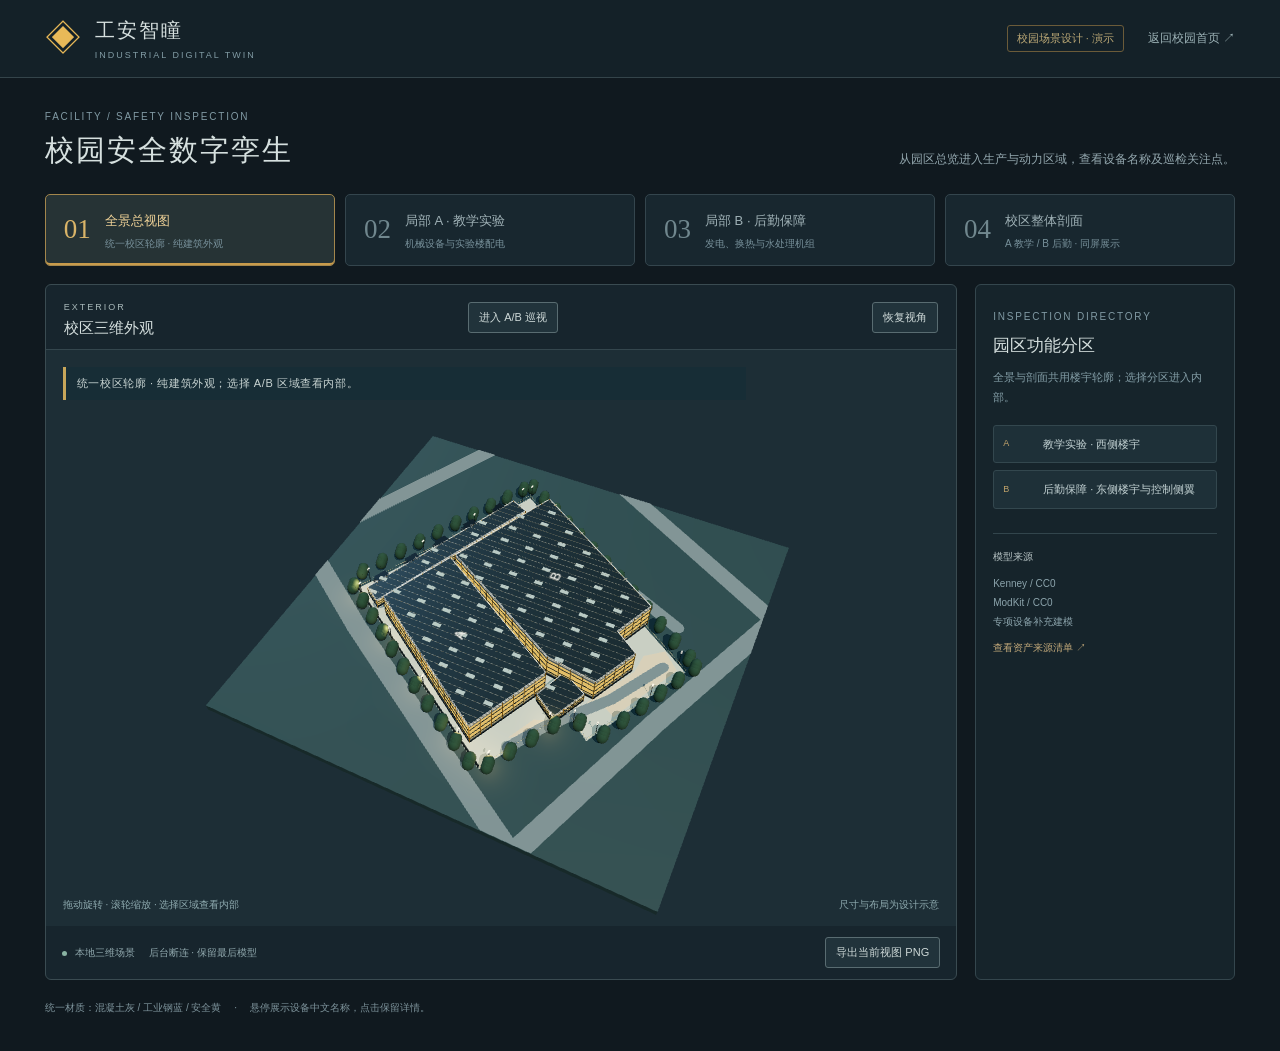
==== frontend/factory.html @ b1e912f3 "校园安全数字孪生：场景校园化改造与AI决策过程可视化" ====
<!doctype html>
<html lang="zh-CN">
<head>
<meta charset="utf-8"><meta name="viewport" content="width=device-width,initial-scale=1">
<title>工安智瞳 · 校园安全数字孪生空间视图</title>
<link rel="stylesheet" href="scene-model.css?v=7"><link rel="stylesheet" href="factory.css?v=1">
<script type="importmap">{"imports":{"three":"./vendor/three/three.module.js"}}</script>
<script src="config.js"></script><script>if(new URLSearchParams(location.search).has('embed')){const style=document.createElement('link');style.rel='stylesheet';style.href='factory-embed.css?v=1';document.head.append(style);}</script><link rel="stylesheet" href="factory-section.css?v=1"><link rel="stylesheet" href="inspection-walk.css?v=22"></head>
<body>
<header><a class="wordmark" href="./"><span class="brand-symbol">◈</span><span>工安智瞳<small>INDUSTRIAL DIGITAL TWIN</small></span></a><span class="design-label">校园场景设计 · 演示</span><a class="back-link" href="./">返回校园首页 ↗</a></header>
<main>
<section class="page-intro"><div><span class="eyebrow">FACILITY / SAFETY INSPECTION</span><h1>校园安全数字孪生</h1></div><p>从园区总览进入生产与动力区域，查看设备名称及巡检关注点。</p></section>
<nav class="view-tabs" aria-label="校园场景视图">
<button data-view="overview" aria-pressed="true"><span>01</span><strong>全景总视图</strong><small>统一校区轮廓 · 纯建筑外观</small></button>
<button data-view="a" aria-pressed="false"><span>02</span><strong>局部 A · 教学实验</strong><small>机械设备与实验楼配电</small></button>
<button data-view="b" aria-pressed="false"><span>03</span><strong>局部 B · 后勤保障</strong><small>发电、换热与水处理机组</small></button>
<button data-view="section" aria-pressed="false"><span>04</span><strong>校区整体剖面</strong><small>A 教学 / B 后勤 · 同屏展示</small></button>
</nav>
<div class="viewer-grid">
<section class="scene-card" aria-label="交互三维校园">
<div class="scene-heading"><div><span id="view-code">OVERVIEW</span><h2 id="scene-title">校园全景总视图</h2></div><button id="factory-inspect">进入 A/B 巡视</button><button id="factory-reset">恢复视角</button></div>
<div id="factory-stage" tabindex="-1" aria-label="校园交互三维场景"><div id="loading" role="status">正在加载工业模型…</div>
<div class="scene-caption" id="scene-caption"></div><div id="scene-alert" role="status" hidden></div>
<div class="factory-detail" id="factory-detail" aria-live="polite" hidden><button id="factory-close" aria-label="关闭设备详情">×</button><span id="detail-id"></span><h3 id="detail-name"></h3><p id="detail-description"></p></div>
<div class="scene-footer"><span>拖动旋转 · 滚轮缩放 · 悬停图标查看名称</span><span>尺寸与布局为设计示意</span></div>
</div>
<div class="scene-status"><span><i></i> 本地三维场景</span><span id="asset-status">模型加载中</span><button id="factory-export">导出当前视图 PNG</button></div>
</section>
<aside class="inspection-panel"><span class="eyebrow">INSPECTION DIRECTORY</span><h2 id="directory-title">园区功能分区</h2><p id="directory-note">选择分区进入区域，查看具体设备。</p><div id="equipment-directory"></div><div class="panel-note"><span>模型来源</span><p>Kenney / CC0<br>ModKit / CC0<br>专项设备补充建模</p><a href="assets/factory/manifest.json" target="_blank" rel="noopener">查看资产来源清单 ↗</a></div></aside>
</div>
<footer>统一材质：混凝土灰 / 工业钢蓝 / 安全黄　 ·　 悬停展示设备中文名称，点击保留详情。<span id="scene-error" role="alert"></span></footer>
</main>
<dialog id="image-export"><div class="export-heading"><strong>当前场景配图</strong><button id="export-close" aria-label="关闭配图预览">×</button></div><img id="export-image" alt="当前校园三维场景配图"><a id="export-download" download>保存 PNG 配图 ↓</a></dialog>
<script type="module" src="factory-app.mjs?v=6"></script>
</body></html>
---- frontend/scene-model.css ----
#scene3d{overflow:hidden}
#scene3d>canvas{display:block;width:100%;height:100%;touch-action:none}
.model-toolbar{position:absolute;top:38px;left:12px;right:12px;z-index:12;display:flex;gap:5px;flex-wrap:wrap;pointer-events:none}
.model-toolbar button{pointer-events:auto;padding:5px 8px;font-size:11px;color:#d8e3e1;background:#18292eea;border:1px solid #58716f;border-radius:4px;box-shadow:0 2px 5px #0004;min-height:28px}
.model-toolbar button[aria-pressed=true]{color:#ffe0a2;border-color:#ad8c48;background:#3d382beb}
.scene-labels{position:absolute;inset:0;z-index:9;pointer-events:none;overflow:hidden}
.model-label{position:absolute;top:0;left:0;pointer-events:auto;display:grid;place-items:center;box-sizing:border-box;width:22px;height:22px;min-height:0;padding:0;border:0;border-radius:50%;background:transparent;cursor:pointer;touch-action:manipulation}
.marker-glyph{display:block;box-sizing:border-box;width:7px;height:7px;border:1px solid #f3f7edd9;border-radius:1px;background:var(--label-color);box-shadow:0 0 0 1px #182a31d9,0 2px 4px #0008;pointer-events:none}
.model-label.person .marker-glyph{border-radius:50%;width:8px;height:8px}
.model-label.zone .marker-glyph{transform:rotate(45deg);width:6px;height:6px}
.model-label[hidden]{display:none!important}
.model-label:hover,.model-label.previewing,.model-label:focus-visible{background:#e9d4a633;outline:1px solid #e9d4a699;outline-offset:0}
.model-label:hover .marker-glyph,.model-label.previewing .marker-glyph{box-shadow:0 0 0 2px #182a31,0 0 8px var(--label-color)}
.scene-marker-tooltip{position:absolute;top:0;left:0;z-index:2;max-width:calc(100% - 10px);box-sizing:border-box;padding:5px 9px;border:1px solid #a5bab7;border-radius:4px;background:#152a32f5;color:#f5ead2;font:600 11px/16px 'Microsoft YaHei',sans-serif;box-shadow:0 3px 10px #0006;white-space:nowrap;overflow:hidden;text-overflow:ellipsis;pointer-events:none}
.scene-marker-tooltip[hidden]{display:none!important}
.model-note{position:absolute;bottom:12px;right:12px;max-width:60%;z-index:8;color:#b8cbc9;font-size:10px;line-height:1.5;background:#18282ccd;padding:4px 7px;border-radius:3px;pointer-events:none}
@media(max-width:600px){.model-toolbar{gap:3px;top:38px}.model-toolbar button{font-size:10px;padding:4px 5px}.model-note{font-size:9px;max-width:53%}}
---- frontend/factory.css ----
:root{font-family:'Microsoft YaHei','PingFang SC',sans-serif;color:#d6e0df;background:#10191f;color-scheme:dark;font-synthesis:none}*{box-sizing:border-box}body{margin:0}button,a{touch-action:manipulation}button{font:inherit;cursor:pointer}a{color:inherit;text-decoration:none}button:focus-visible,a:focus-visible{outline:2px solid #e8b958;outline-offset:3px}header{height:78px;padding:0 3.5%;display:flex;align-items:center;gap:24px;background:#142128;border-bottom:1px solid #34444a}.wordmark{display:flex;align-items:center;gap:12px;font-size:20px;font-weight:700;letter-spacing:2px}.brand-symbol{font-size:36px;color:#e8b958}.wordmark small{display:block;font-size:9px;font-weight:400;letter-spacing:2px;margin-top:6px;color:#829ca5}.design-label{margin-left:auto;font-size:11px;color:#baa775;border:1px solid #6b5b39;padding:5px 9px;border-radius:3px}.back-link{font-size:12px;color:#9bb1b5}main{max-width:1800px;margin:auto;padding:28px 3.5%}.page-intro{display:flex;align-items:end;justify-content:space-between;gap:25px;margin-bottom:23px}.eyebrow{font-size:10px;letter-spacing:1.8px;color:#819aa4}h1{font-size:29px;letter-spacing:2px;margin:7px 0 0;font-weight:600}.page-intro p{font-size:12px;color:#93a7ae;line-height:1.8;max-width:420px;margin:0}.view-tabs{display:grid;grid-template-columns:repeat(3,1fr);gap:10px;margin-bottom:18px}.view-tabs button{text-align:left;border:1px solid #34454d;background:#18272f;color:#9fb1b6;border-radius:5px;padding:14px 18px;position:relative;overflow:hidden}.view-tabs span{float:left;font:400 27px/40px Georgia,serif;color:#70878e;margin-right:14px}.view-tabs strong{display:block;font-size:13px;font-weight:500;margin:3px 0 7px}.view-tabs small{display:block;font-size:10px;color:#77909a}.view-tabs button[aria-pressed=true]{background:#263335;border-color:#a3864c;color:#efd297;box-shadow:inset 0 -2px #c89b4b}.view-tabs button[aria-pressed=true] span{color:#d9b468}.viewer-grid{display:grid;grid-template-columns:minmax(0,1fr) 260px;gap:18px}.scene-card{border:1px solid #3a4b51;border-radius:6px;overflow:hidden;background:#17252d}.scene-heading{min-height:64px;display:flex;align-items:center;justify-content:space-between;padding:11px 18px;border-bottom:1px solid #34464d}.scene-heading span{font-size:9px;letter-spacing:2px;color:#a8b8b9}.scene-heading h2{font-size:15px;font-weight:500;margin:5px 0 0}.scene-heading button,.scene-status button{font-size:11px;color:#cdd8d7;border:1px solid #596c71;background:#21333b;padding:7px 10px;border-radius:3px}#factory-stage{height:clamp(490px,64vh,780px);position:relative;overflow:hidden;background:#1d2e36}#factory-stage>canvas{display:block;width:100%;height:100%;touch-action:none}#loading{position:absolute;z-index:25;inset:0;display:grid;place-items:center;background:#192a32;color:#cbbb91;font-size:13px}#loading[hidden]{display:none}.scene-caption{position:absolute;top:17px;left:17px;right:17px;z-index:11;font-size:11px;letter-spacing:.6px;color:#c8d4d2;pointer-events:none}.scene-footer{position:absolute;bottom:14px;left:17px;right:17px;display:flex;justify-content:space-between;gap:10px;font-size:10px;color:#8eaaaf;pointer-events:none}.scene-status{display:flex;align-items:center;gap:14px;padding:11px 16px;color:#90a8ad;font-size:10px}.scene-status i{display:inline-block;width:5px;height:5px;border-radius:50%;background:#89b3a2;margin-right:5px}.scene-status button{margin-left:auto}.inspection-panel{padding:21px 17px;border:1px solid #34464d;border-radius:6px;background:#16242b}.inspection-panel h2{font-size:17px;font-weight:500;margin:10px 0}.inspection-panel>p{font-size:11px;line-height:1.8;color:#839da6;margin-bottom:17px}#equipment-directory{display:grid;gap:7px}#equipment-directory button{display:flex;align-items:center;gap:10px;text-align:left;width:100%;background:#1e3038;color:#c4d3d4;border:1px solid #33474e;border-radius:3px;padding:10px 9px;font-size:11px;line-height:1.5}#equipment-directory button:hover{border-color:#a38752;background:#2b383c}#equipment-directory span{font-size:9px;color:#c0a26a;min-width:30px}#equipment-directory strong{font-weight:400}.panel-note{margin-top:24px;border-top:1px solid #32454c;padding-top:16px;font-size:10px;color:#8ca4ac}.panel-note>span{color:#b8c4c5}.panel-note p{line-height:1.9}.panel-note a{color:#c0a779}.factory-detail{position:absolute;right:17px;bottom:45px;width:270px;max-width:calc(100% - 34px);z-index:14;padding:18px;border:1px solid #79918e;background:#13272ff5;box-shadow:0 6px 24px #0005;border-radius:5px}.factory-detail[hidden]{display:none}.factory-detail>button{float:right;width:23px;height:23px;min-height:0;border:1px solid #5f777e;border-radius:3px;background:#27404a;color:#dce3df;padding:0}.factory-detail>span{font-size:10px;letter-spacing:1px;color:#c2a16b}.factory-detail h3{font-size:14px;font-weight:500;margin:9px 0}.factory-detail p{font-size:11px;line-height:1.9;color:#acbdc1;margin:0}main>footer{margin-top:19px;font-size:10px;color:#7d939b;line-height:1.8}#scene-error{display:block;color:#e3b581;margin-top:6px}.scene-marker-tooltip{font-size:12px;padding:6px 10px;max-width:260px}.scene-labels{z-index:10}.model-label:hover .marker-glyph{box-shadow:0 0 0 1px #182a31,0 0 6px #e8ac42}button[disabled]{cursor:wait;opacity:.5}@media(max-width:1000px){.viewer-grid{grid-template-columns:minmax(0,1fr)}.inspection-panel{padding:17px}#equipment-directory{grid-template-columns:repeat(3,1fr)}.panel-note{display:none}.page-intro p{max-width:250px}.scene-status{gap:9px}}@media(max-width:600px){header{height:68px;padding:0 15px;gap:8px}.wordmark{font-size:17px;gap:8px}.wordmark small{font-size:8px;letter-spacing:1px}.brand-symbol{font-size:30px}.design-label{display:none}.back-link{margin-left:auto;font-size:10px}main{padding:20px 12px}.page-intro{display:block;margin-bottom:19px}.page-intro p{max-width:none;margin-top:12px;font-size:11px}h1{font-size:25px}.view-tabs{gap:6px}.view-tabs button{padding:9px 7px}.view-tabs span{float:none;font-size:17px;line-height:22px;margin:0}.view-tabs strong{font-size:10px;line-height:1.5;min-height:30px;margin-bottom:0}.view-tabs small{display:none}#factory-stage{height:510px}.scene-heading{padding:10px 12px}.scene-heading h2{font-size:13px}.scene-status{padding:10px;font-size:9px;flex-wrap:wrap}.scene-status button{font-size:10px}.scene-footer{font-size:9px;display:block}.scene-footer span{display:block;margin-top:4px}.factory-detail{bottom:57px;width:250px;padding:13px}#equipment-directory{grid-template-columns:repeat(2,1fr)}.inspection-panel h2{font-size:15px}.scene-caption{font-size:10px}}

#image-export{width:min(760px,92vw);max-height:94vh;padding:15px;border:1px solid #738981;border-radius:6px;background:#14252e;color:#dce6e3}#image-export::backdrop{background:#081219b3}.export-heading{display:flex;justify-content:space-between;align-items:center;font-size:12px;margin-bottom:12px}.export-heading button{background:#2b434e;border:1px solid #5c747c;color:#dce6e3;border-radius:3px;width:25px;height:25px}#export-image{display:block;max-width:100%;max-height:72vh;object-fit:contain;margin:auto}#export-download{display:block;text-align:center;color:#e4c17b;font-size:12px;margin-top:13px}
---- frontend/factory-section.css ----
.view-tabs{grid-template-columns:repeat(4,minmax(0,1fr))}
.scene-legend[hidden]{display:none!important}
.section-area-labels{position:absolute;inset:0;pointer-events:none;z-index:3}
.section-area-label{position:absolute;min-width:146px;padding:9px 12px;background:#18323de8;border:1px solid #718b94;border-left:3px solid #82bcce;border-radius:3px;box-shadow:0 3px 10px #0004;color:#f0f0dd;font:13px 'Microsoft YaHei',sans-serif;pointer-events:none}
.section-area-label.b{border-left-color:#e6bc72;background:#343228e8}.section-area-label strong{display:block;font-size:13px;font-weight:600}.section-area-label small{display:block;margin-top:4px;font-size:10px;color:#c0d2d0}
.view-buttons{grid-template-columns:repeat(2,minmax(0,1fr))}.view-buttons button:first-child{grid-column:auto}
.inspection-layers{display:contents}.plan-building-name{border:0;background:#1d3543dd;color:#e2e9e4;box-shadow:none;padding:5px 9px;font-size:11px}
#factory-stage[data-site-view=exterior] .scene-caption,#factory-stage[data-site-view=section] .scene-caption{max-width:75%;background:#152d3799;border-left:3px solid #c7a65a;padding:9px 11px}
@media(max-width:1100px){.view-tabs{grid-template-columns:repeat(2,minmax(0,1fr))}.section-area-label{min-width:128px;padding:7px 9px}.section-area-label strong{font-size:12px}.section-area-label small{font-size:9px}}
@media(max-width:760px){.view-buttons{grid-template-columns:repeat(3,minmax(0,1fr))}}
---- frontend/inspection-walk.css ----
.walk-hud{position:absolute;z-index:8;bottom:18px;left:18px;max-width:410px;padding:18px;background:#172129e8;border:2px solid #b6c1c5;border-left:5px solid #dfb963;color:#e7edf0;box-shadow:6px 6px 0 #0009}.walk-hud[hidden]{display:none}.walk-hud p{font-size:13px;line-height:1.65;margin:8px 0}.walk-touch{display:flex;gap:7px;flex-wrap:wrap}.walk-touch button{min-width:42px;min-height:42px;touch-action:none}.walking canvas{touch-action:none;cursor:crosshair}.mouse-locked canvas{cursor:none}.walking .scene-labels,.walking .section-area-labels{pointer-events:none;opacity:.22}.inspection-actions{display:flex;gap:8px;margin:8px 0}@media(max-width:700px){.walk-hud{max-width:calc(100% - 55px);padding:12px;bottom:10px;left:10px}}
.walk-reticle{position:absolute;z-index:10;left:50%;top:50%;width:7px;height:7px;border-radius:50%;transform:translate(-50%,-50%);background:#fff5cf;box-shadow:0 0 0 2px #172129cc,0 0 0 5px #e9bd5f55,0 0 14px #ffd56c;pointer-events:none}.walk-reticle[hidden],.walk-lock-prompt[hidden]{display:none}.walk-lock-prompt{position:absolute;z-index:11;left:50%;top:calc(50% + 26px);transform:translateX(-50%);max-width:calc(100% - 24px);padding:12px 18px;background:#1b272ff2;border:1px solid #dfb963;color:#fff0c8;box-shadow:0 8px 25px #0008;cursor:pointer}.mouse-locked .walk-touch{display:none}
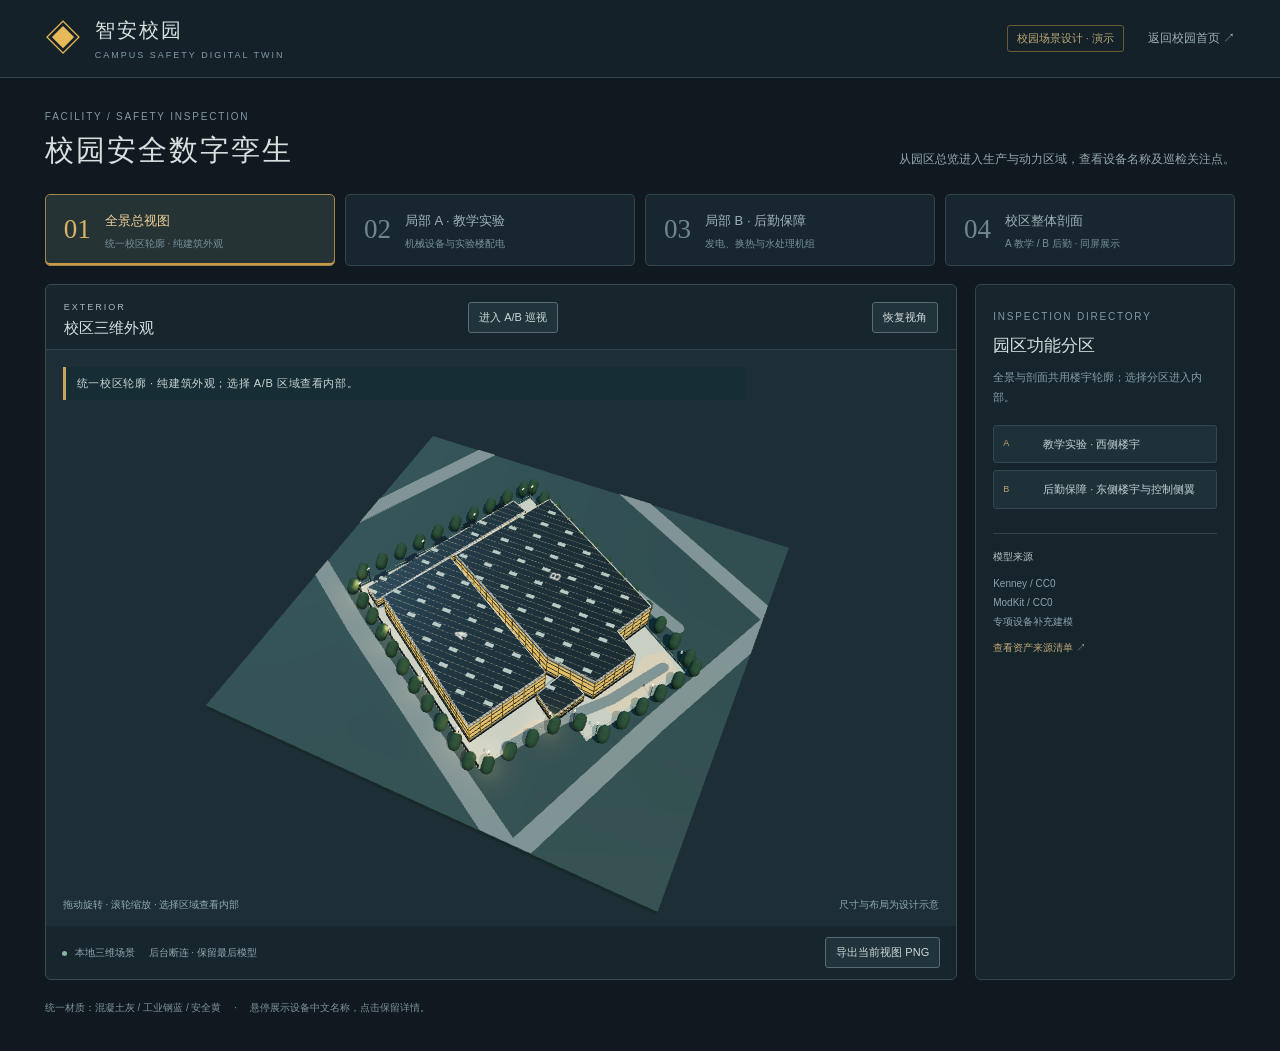
==== commit 4b968636: "校园安全数字孪生：场景校园化改造与AI决策过程可视化" ====
--- a/frontend/factory.html
+++ b/frontend/factory.html
@@ -2,12 +2,12 @@
 <html lang="zh-CN">
 <head>
 <meta charset="utf-8"><meta name="viewport" content="width=device-width,initial-scale=1">
-<title>工安智瞳 · 校园安全数字孪生空间视图</title>
+<title>智安校园 · 校园安全数字孪生空间视图</title>
 <link rel="stylesheet" href="scene-model.css?v=7"><link rel="stylesheet" href="factory.css?v=1">
 <script type="importmap">{"imports":{"three":"./vendor/three/three.module.js"}}</script>
 <script src="config.js"></script><script>if(new URLSearchParams(location.search).has('embed')){const style=document.createElement('link');style.rel='stylesheet';style.href='factory-embed.css?v=1';document.head.append(style);}</script><link rel="stylesheet" href="factory-section.css?v=1"><link rel="stylesheet" href="inspection-walk.css?v=22"></head>
 <body>
-<header><a class="wordmark" href="./"><span class="brand-symbol">◈</span><span>工安智瞳<small>INDUSTRIAL DIGITAL TWIN</small></span></a><span class="design-label">校园场景设计 · 演示</span><a class="back-link" href="./">返回校园首页 ↗</a></header>
+<header><a class="wordmark" href="./"><span class="brand-symbol">◈</span><span>智安校园<small>CAMPUS SAFETY DIGITAL TWIN</small></span></a><span class="design-label">校园场景设计 · 演示</span><a class="back-link" href="./">返回校园首页 ↗</a></header>
 <main>
 <section class="page-intro"><div><span class="eyebrow">FACILITY / SAFETY INSPECTION</span><h1>校园安全数字孪生</h1></div><p>从园区总览进入生产与动力区域，查看设备名称及巡检关注点。</p></section>
 <nav class="view-tabs" aria-label="校园场景视图">
